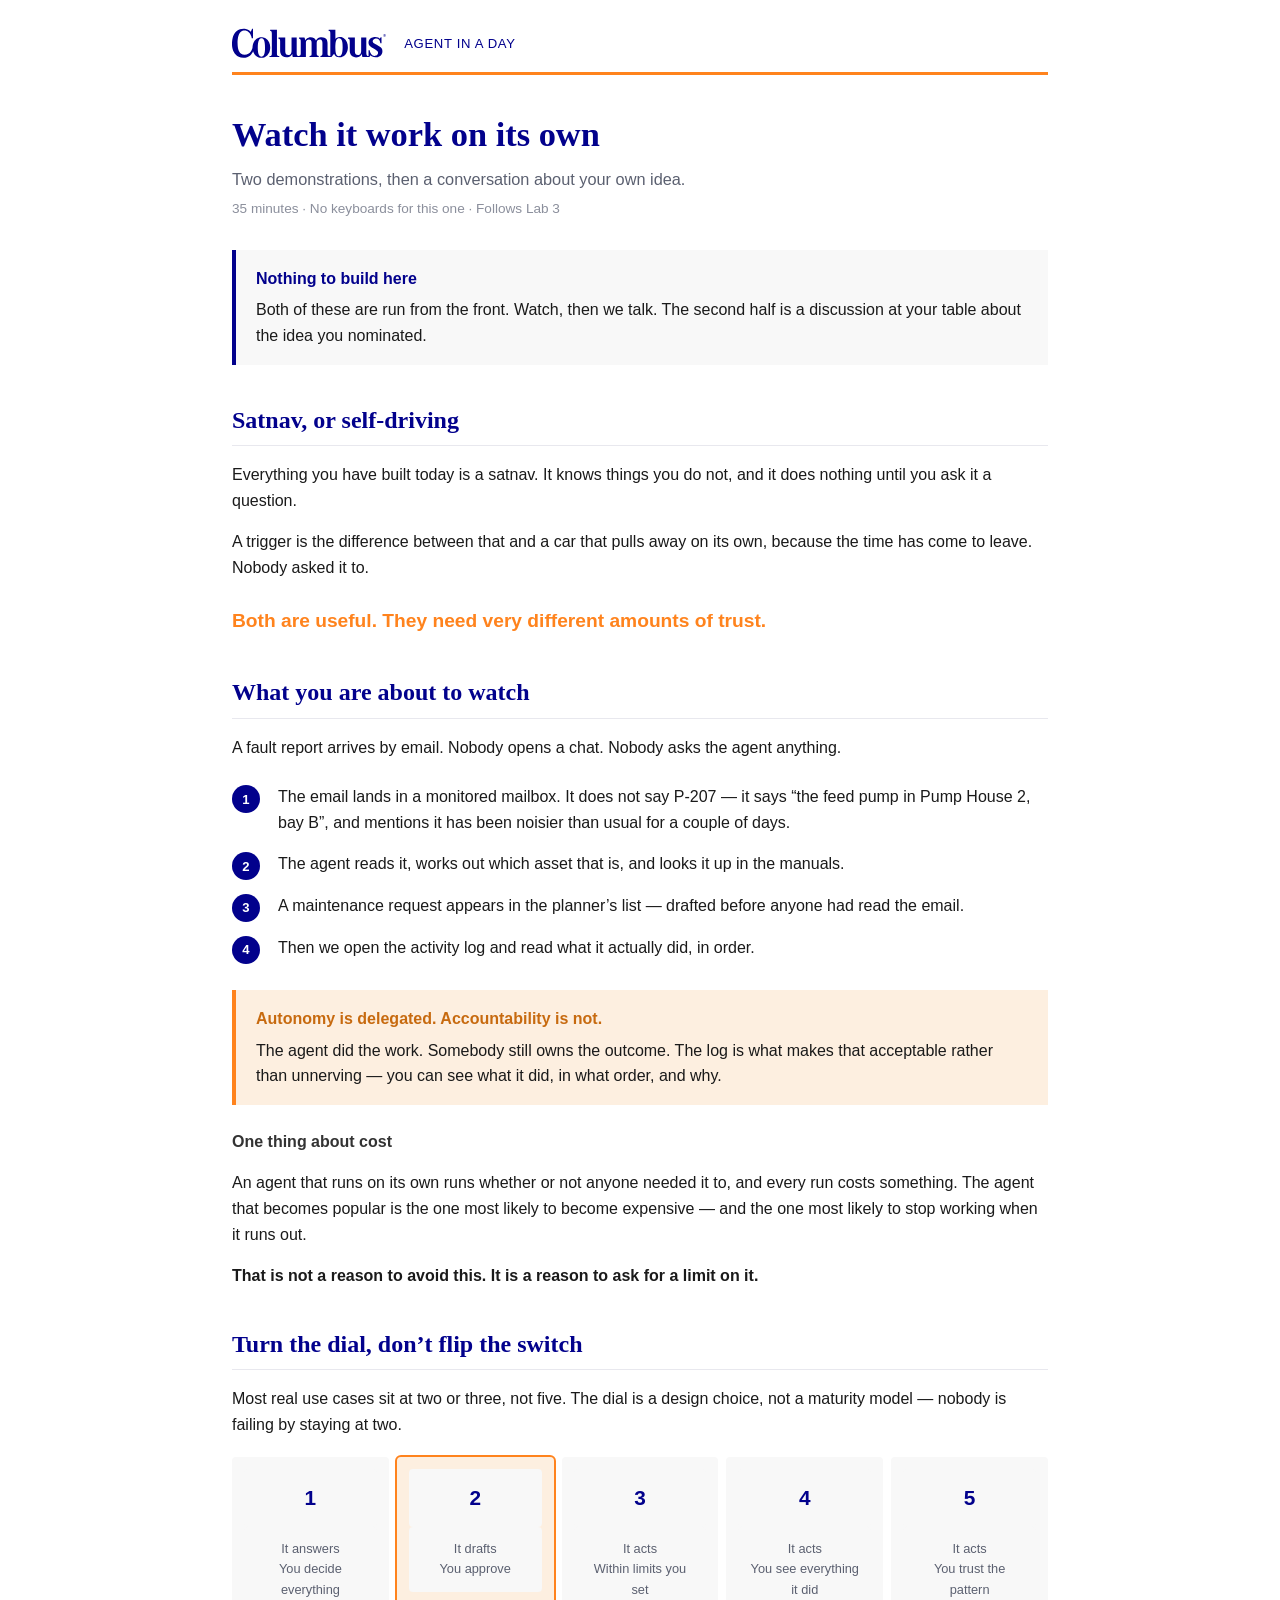
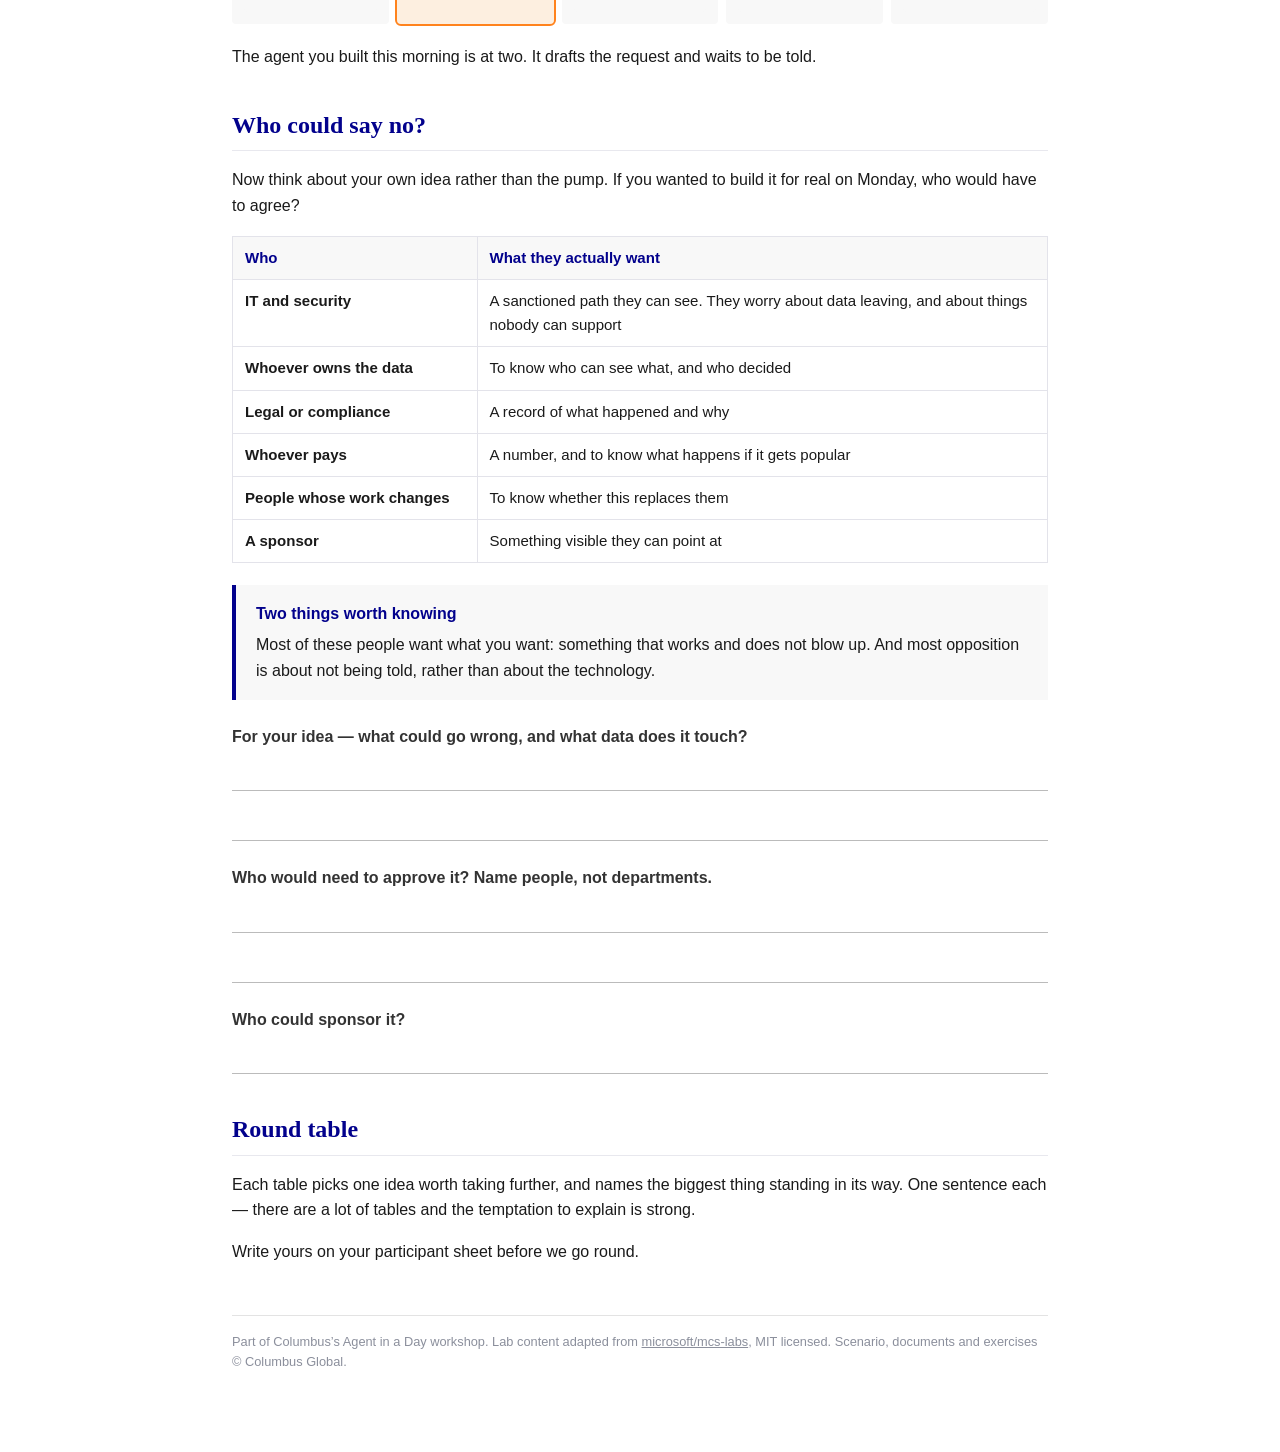
==== demo.html @ 93759ec2 "Add files via upload" ====
<!DOCTYPE html>
<html lang="en">
<head>
<meta charset="utf-8">
<meta name="viewport" content="width=device-width, initial-scale=1">
<title>Watch it work on its own &middot; Agent in a Day &middot; Columbus</title>
<style>
  :root { --blue:#02018C; --orange:#FF831D; --ink:#1A1A1A; --mute:#5b6070;
          --pale:#F8F8F8; --lblue:#E8EBFB; --lamber:#FDEFE0; --green:#4A7C59; }
  * { box-sizing:border-box; }
  body { margin:0; font-family:Arial,Helvetica,sans-serif; color:var(--ink); line-height:1.6; background:#fff; }
  .wrap { max-width:860px; margin:0 auto; padding:28px 22px 80px; }
  header { display:flex; align-items:center; gap:18px; padding-bottom:14px; border-bottom:3px solid var(--orange); }
  header img { height:30px; }
  header .kick { font-size:.82rem; color:var(--blue); letter-spacing:.05em; text-transform:uppercase; }
  h1 { font-family:'Times New Roman',Times,serif; color:var(--blue); font-size:2.15rem; margin:32px 0 4px; }
  .lede { color:var(--mute); font-size:1.02rem; margin:0 0 6px; }
  .meta { font-size:.85rem; color:#8b8f9c; margin:0 0 30px; }
  h2 { font-family:'Times New Roman',Times,serif; color:var(--blue); font-size:1.5rem;
       margin:36px 0 10px; padding-bottom:6px; border-bottom:1px solid #e8e8ee; }
  h3 { font-size:1rem; margin:24px 0 8px; color:#333; }
  .box { background:var(--pale); border-left:4px solid var(--blue); padding:16px 20px; margin:22px 0; }
  .box.amber { background:var(--lamber); border-left-color:var(--orange); }
  .box .t { font-weight:bold; color:var(--blue); margin-bottom:6px; }
  .box.amber .t { color:#C76A0F; }
  ol.steps { padding-left:0; list-style:none; counter-reset:s; }
  ol.steps li { counter-increment:s; position:relative; padding:8px 0 8px 46px; }
  ol.steps li::before { content:counter(s); position:absolute; left:0; top:9px;
    width:28px; height:28px; border-radius:50%; background:var(--blue); color:#fff;
    font-size:.82rem; font-weight:bold; display:flex; align-items:center; justify-content:center; }
  table { border-collapse:collapse; width:100%; margin:18px 0; font-size:.94rem; }
  th { background:var(--pale); text-align:left; padding:9px 12px; border:1px solid #e3e3ea; color:var(--blue); }
  td { padding:9px 12px; border:1px solid #e3e3ea; vertical-align:top; }
  td.k { font-weight:bold; width:30%; }
  .dial { display:flex; gap:8px; margin:20px 0; flex-wrap:wrap; }
  .dial div { flex:1 1 140px; background:var(--pale); border-radius:4px; padding:12px; text-align:center; }
  .dial div.here { background:var(--lamber); outline:2px solid var(--orange); }
  .dial .n { font-weight:bold; color:var(--blue); font-size:1.3rem; }
  .dial .d { font-size:.8rem; color:var(--mute); }
  .write { border-bottom:1px solid #bbb; height:34px; margin:6px 0 16px; }
  .pull { font-size:1.2rem; font-weight:bold; color:var(--orange); margin:26px 0; }
  footer { margin-top:50px; padding-top:16px; border-top:1px solid #e3e3e3; font-size:.8rem; color:#8b8f9c; }
  footer a { color:#8b8f9c; }
  @media print { header { border-bottom-width:2px; } .wrap { padding:0; } }
</style>
</head>
<body>
<div class="wrap">

  <header>
    <img src="columbus-logo.svg" alt="Columbus">
    <span class="kick">Agent in a Day</span>
  </header>

  <h1>Watch it work on its own</h1>
  <p class="lede">Two demonstrations, then a conversation about your own idea.</p>
  <p class="meta">35 minutes &middot; No keyboards for this one &middot; Follows Lab 3</p>

  <div class="box">
    <div class="t">Nothing to build here</div>
    Both of these are run from the front. Watch, then we talk. The second half is a
    discussion at your table about the idea you nominated.
  </div>

  <h2>Satnav, or self-driving</h2>
  <p>Everything you have built today is a satnav. It knows things you do not, and it does
  nothing until you ask it a question.</p>
  <p>A trigger is the difference between that and a car that pulls away on its own, because
  the time has come to leave. Nobody asked it to.</p>
  <p class="pull">Both are useful. They need very different amounts of trust.</p>

  <h2>What you are about to watch</h2>
  <p>A fault report arrives by email. Nobody opens a chat. Nobody asks the agent anything.</p>
  <ol class="steps">
    <li>The email lands in a monitored mailbox. It does not say P-207 &mdash; it says
        &ldquo;the feed pump in Pump House 2, bay B&rdquo;, and mentions it has been noisier
        than usual for a couple of days.</li>
    <li>The agent reads it, works out which asset that is, and looks it up in the manuals.</li>
    <li>A maintenance request appears in the planner&rsquo;s list &mdash; drafted before
        anyone had read the email.</li>
    <li>Then we open the activity log and read what it actually did, in order.</li>
  </ol>

  <div class="box amber">
    <div class="t">Autonomy is delegated. Accountability is not.</div>
    The agent did the work. Somebody still owns the outcome. The log is what makes that
    acceptable rather than unnerving &mdash; you can see what it did, in what order, and why.
  </div>

  <h3>One thing about cost</h3>
  <p>An agent that runs on its own runs whether or not anyone needed it to, and every run
  costs something. The agent that becomes popular is the one most likely to become
  expensive &mdash; and the one most likely to stop working when it runs out.</p>
  <p><strong>That is not a reason to avoid this. It is a reason to ask for a limit on it.</strong></p>

  <h2>Turn the dial, don&rsquo;t flip the switch</h2>
  <p>Most real use cases sit at two or three, not five. The dial is a design choice, not a
  maturity model &mdash; nobody is failing by staying at two.</p>
  <div class="dial">
    <div><div class="n">1</div><div class="d">It answers<br>You decide everything</div></div>
    <div class="here"><div class="n">2</div><div class="d">It drafts<br>You approve</div></div>
    <div><div class="n">3</div><div class="d">It acts<br>Within limits you set</div></div>
    <div><div class="n">4</div><div class="d">It acts<br>You see everything it did</div></div>
    <div><div class="n">5</div><div class="d">It acts<br>You trust the pattern</div></div>
  </div>
  <p>The agent you built this morning is at two. It drafts the request and waits to be told.</p>

  <h2>Who could say no?</h2>
  <p>Now think about your own idea rather than the pump. If you wanted to build it for real
  on Monday, who would have to agree?</p>

  <table>
    <tr><th>Who</th><th>What they actually want</th></tr>
    <tr><td class="k">IT and security</td><td>A sanctioned path they can see. They worry about data leaving, and about things nobody can support</td></tr>
    <tr><td class="k">Whoever owns the data</td><td>To know who can see what, and who decided</td></tr>
    <tr><td class="k">Legal or compliance</td><td>A record of what happened and why</td></tr>
    <tr><td class="k">Whoever pays</td><td>A number, and to know what happens if it gets popular</td></tr>
    <tr><td class="k">People whose work changes</td><td>To know whether this replaces them</td></tr>
    <tr><td class="k">A sponsor</td><td>Something visible they can point at</td></tr>
  </table>

  <div class="box">
    <div class="t">Two things worth knowing</div>
    Most of these people want what you want: something that works and does not blow up.
    And most opposition is about not being told, rather than about the technology.
  </div>

  <h3>For your idea &mdash; what could go wrong, and what data does it touch?</h3>
  <div class="write"></div>
  <div class="write"></div>

  <h3>Who would need to approve it? Name people, not departments.</h3>
  <div class="write"></div>
  <div class="write"></div>

  <h3>Who could sponsor it?</h3>
  <div class="write"></div>

  <h2>Round table</h2>
  <p>Each table picks one idea worth taking further, and names the biggest thing standing
  in its way. One sentence each &mdash; there are a lot of tables and the temptation to
  explain is strong.</p>
  <p>Write yours on your participant sheet before we go round.</p>

  <footer>
    Part of Columbus&rsquo;s Agent in a Day workshop. Lab content adapted from
    <a href="https://github.com/microsoft/mcs-labs">microsoft/mcs-labs</a>, MIT licensed.
    Scenario, documents and exercises &copy; Columbus Global.
  </footer>

</div>
</body>
</html>
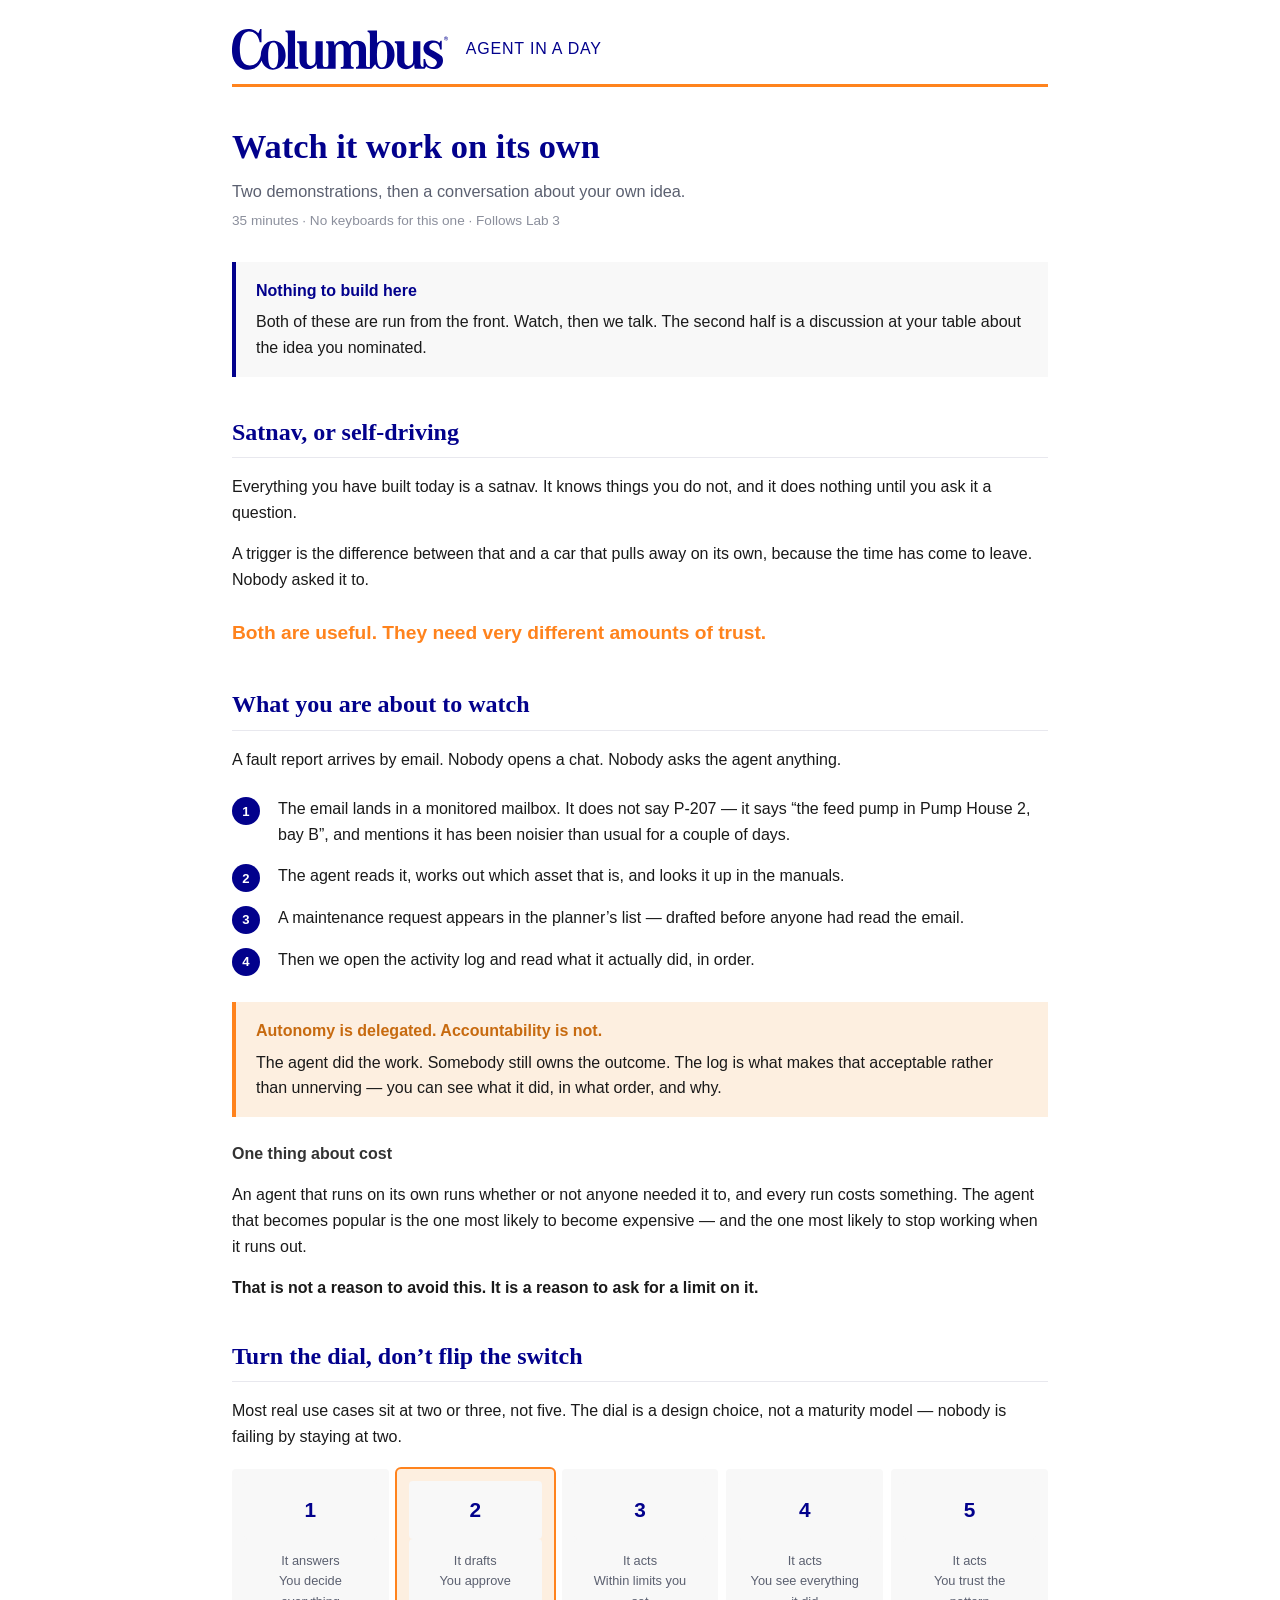
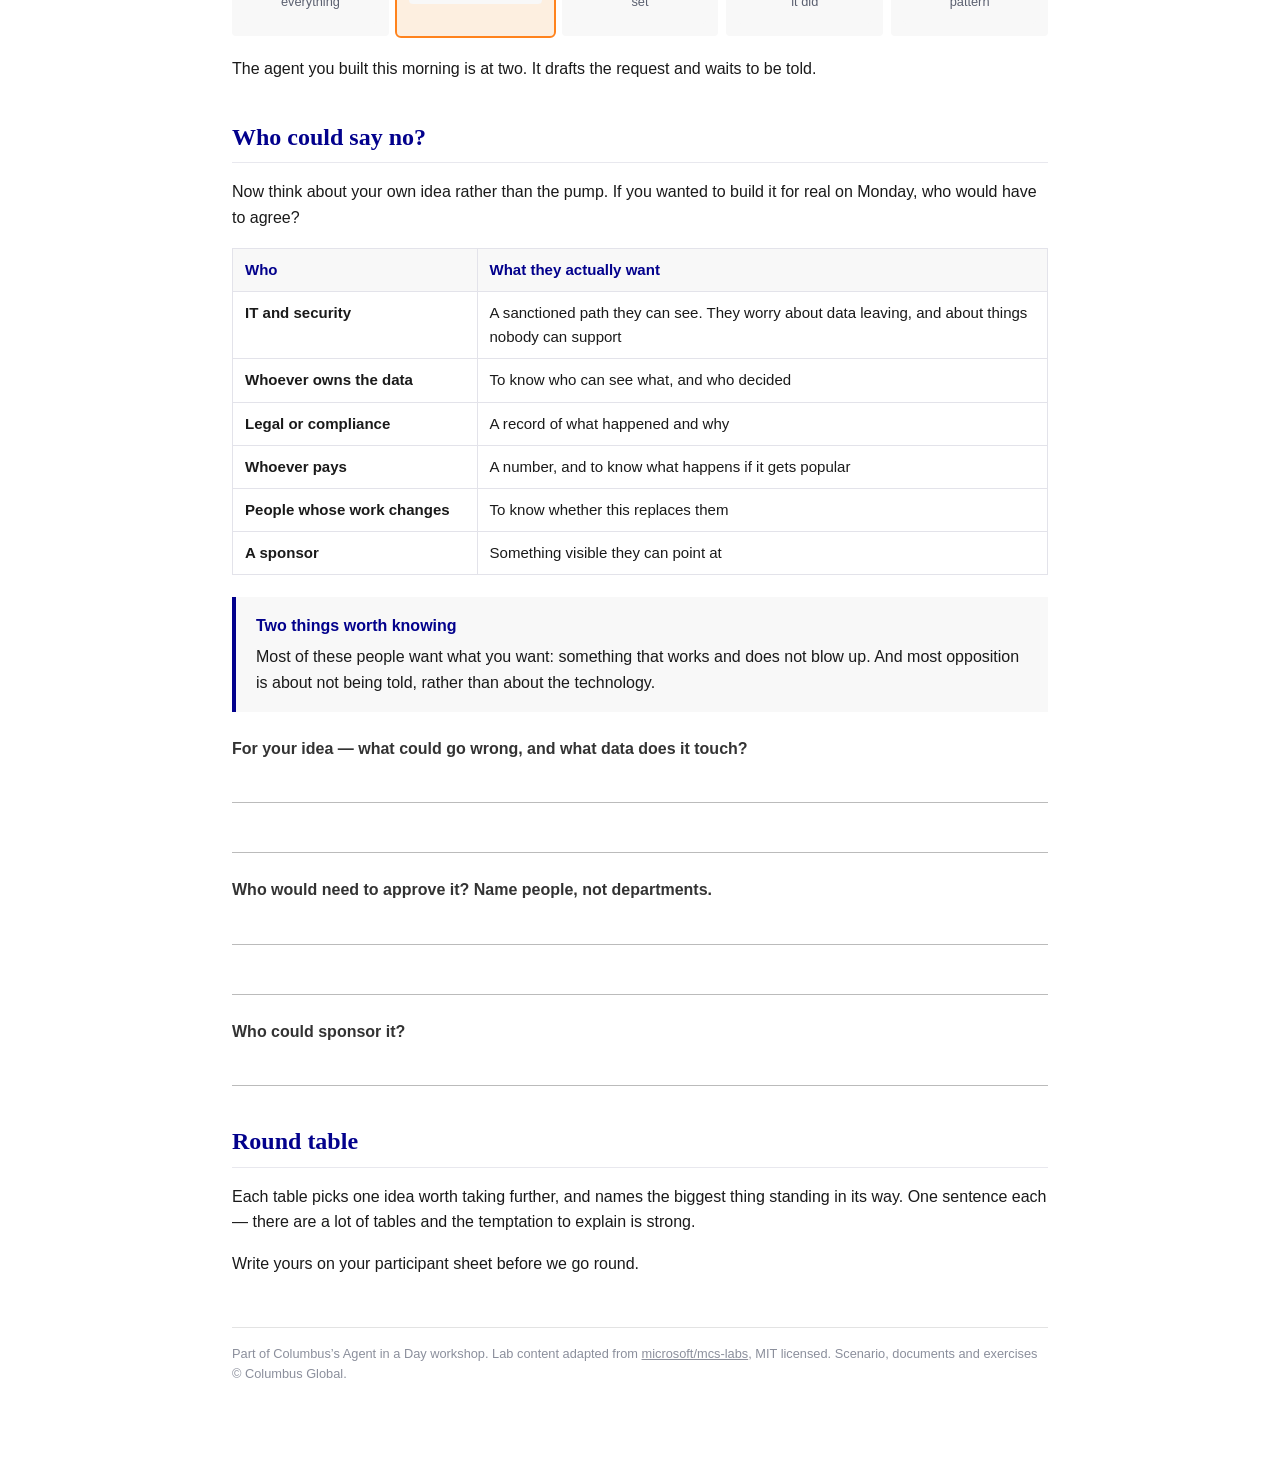
==== commit d60af441: "Merge labs-1-3-gennemgang: Lab 1 and 3 review fixes, front page Co-Authored-By: Claude Opus 5.5 <nor" ====
--- a/demo.html
+++ b/demo.html
@@ -11,8 +11,8 @@
   body { margin:0; font-family:Arial,Helvetica,sans-serif; color:var(--ink); line-height:1.6; background:#fff; }
   .wrap { max-width:860px; margin:0 auto; padding:28px 22px 80px; }
   header { display:flex; align-items:center; gap:18px; padding-bottom:14px; border-bottom:3px solid var(--orange); }
-  header img { height:30px; }
-  header .kick { font-size:.82rem; color:var(--blue); letter-spacing:.05em; text-transform:uppercase; }
+  header img { height:42px; }
+  header .kick { font-size:1rem; color:var(--blue); letter-spacing:.05em; text-transform:uppercase; }
   h1 { font-family:'Times New Roman',Times,serif; color:var(--blue); font-size:2.15rem; margin:32px 0 4px; }
   .lede { color:var(--mute); font-size:1.02rem; margin:0 0 6px; }
   .meta { font-size:.85rem; color:#8b8f9c; margin:0 0 30px; }
